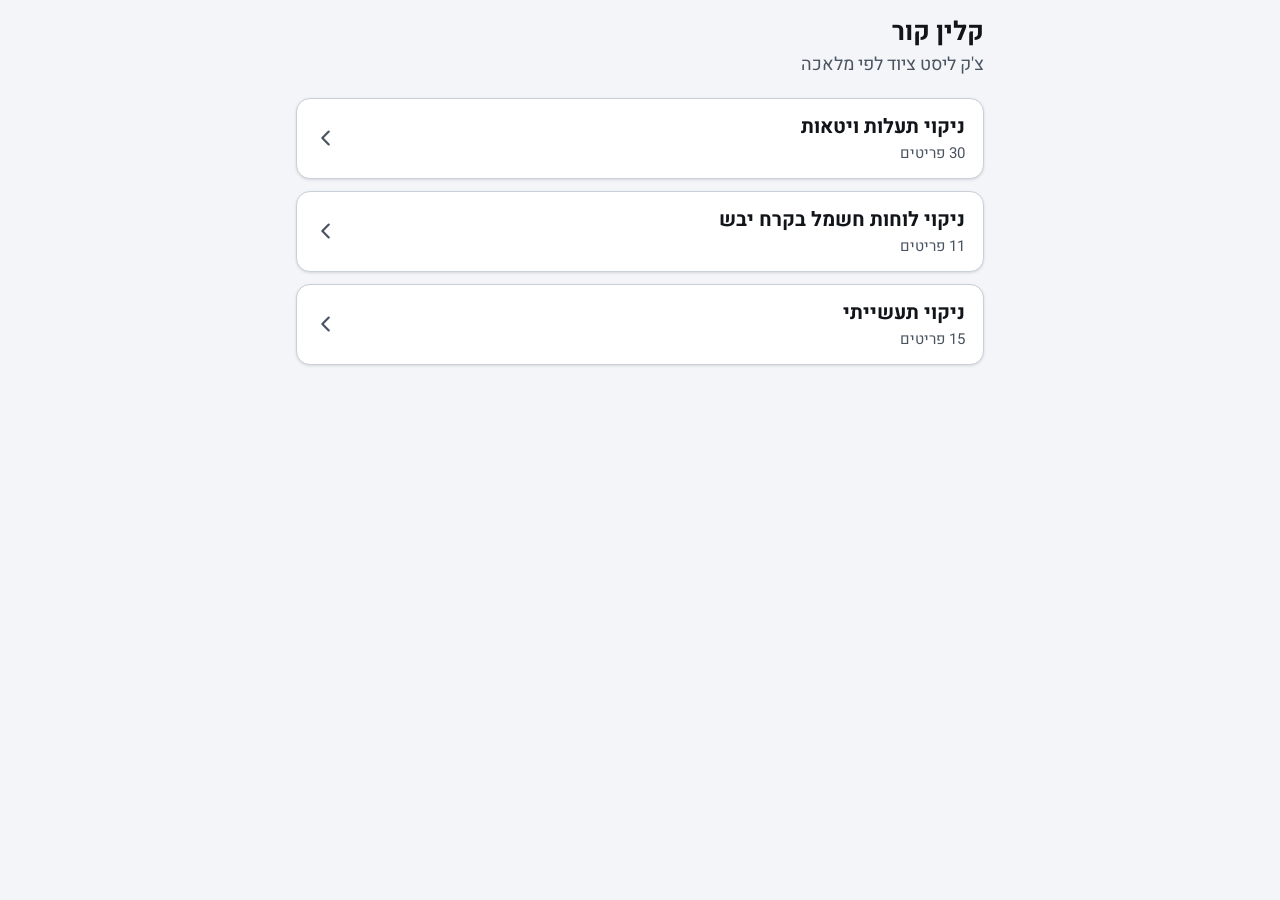
==== index.html @ 44b4a545 "Initial PWA: equipment checklists with offline Hebrew PDF export Co-Authored-By: Claude Opus 5.5 <no" ====
<!doctype html>
<html lang="he" dir="rtl">
<head>
  <meta charset="utf-8">
  <meta name="viewport" content="width=device-width, initial-scale=1, viewport-fit=cover">
  <title>קלין קור – צ'ק ליסט ציוד</title>
  <meta name="theme-color" content="#0b5cab" media="(prefers-color-scheme: light)">
  <meta name="theme-color" content="#101418" media="(prefers-color-scheme: dark)">
  <meta name="apple-mobile-web-app-capable" content="yes">
  <meta name="mobile-web-app-capable" content="yes">
  <meta name="apple-mobile-web-app-title" content="צ'ק ליסט">
  <meta name="apple-mobile-web-app-status-bar-style" content="default">
  <link rel="manifest" href="manifest.webmanifest">
  <link rel="icon" href="icons/icon-192.png" type="image/png">
  <link rel="apple-touch-icon" href="icons/apple-touch-icon.png">
  <link rel="stylesheet" href="css/style.css">
</head>
<body>
  <div id="update-bar" class="update-bar" hidden>
    <span>גרסה חדשה זמינה</span>
    <button type="button" id="update-btn" class="btn btn-small">רענן</button>
  </div>

  <!-- מסך ראשי -->
  <main id="home" class="screen">
    <header class="topbar">
      <h1>קלין קור</h1>
      <p class="sub">צ'ק ליסט ציוד לפי מלאכה</p>
    </header>
    <ul id="trade-list" class="trade-list"></ul>
    <p id="home-error" class="error" hidden></p>
    <footer class="home-footer"><span id="version"></span></footer>
  </main>

  <!-- מסך צ'ק ליסט -->
  <main id="checklist" class="screen" hidden>
    <header class="topbar topbar-sticky">
      <div class="topbar-row">
        <button type="button" id="back-btn" class="icon-btn" aria-label="חזרה למסך הראשי">
          <svg viewBox="0 0 24 24" aria-hidden="true"><path d="M9 5l7 7-7 7" /></svg>
        </button>
        <h1 id="trade-title"></h1>
      </div>
      <div class="progress" aria-live="polite">
        <div class="progress-text" id="progress-text"></div>
        <div class="progress-bar"><div id="progress-fill"></div></div>
      </div>
    </header>

    <section class="fields">
      <label class="field">
        <span>שם פרויקט</span>
        <input type="text" id="f-project" autocomplete="off" enterkeyhint="next">
      </label>
      <label class="field">
        <span>תאריך ביצוע עבודה</span>
        <input type="date" id="f-date">
      </label>
    </section>

    <p id="base-changed" class="notice" hidden>רשימת הבסיס של המלאכה עודכנה. לחץ "איפוס" כדי לקבל את הרשימה החדשה.</p>

    <ul id="items" class="items"></ul>

    <button type="button" id="add-item" class="add-row">
      <span class="plus" aria-hidden="true">+</span> הוסף סעיף
    </button>

    <div class="spacer"></div>

    <footer class="actions">
      <button type="button" id="reset-btn" class="btn btn-secondary">איפוס</button>
      <button type="button" id="export-btn" class="btn btn-primary">ייצוא ל-PDF</button>
    </footer>
  </main>

  <!-- חלון אישור איפוס -->
  <div id="reset-dialog" class="overlay" hidden>
    <div class="sheet" role="dialog" aria-modal="true" aria-labelledby="reset-title">
      <h2 id="reset-title">לאפס את הצ'ק ליסט?</h2>
      <p>כל הסימונים, הכמויות, הסעיפים שנוספו או נמחקו ושם הפרויקט יחזרו לרשימת הבסיס.</p>
      <div class="sheet-actions">
        <button type="button" class="btn btn-secondary" data-close>ביטול</button>
        <button type="button" id="reset-confirm" class="btn btn-danger">כן, לאפס</button>
      </div>
    </div>
  </div>

  <!-- חלון PDF מוכן -->
  <div id="pdf-dialog" class="overlay" hidden>
    <div class="sheet" role="dialog" aria-modal="true" aria-labelledby="pdf-title">
      <h2 id="pdf-title">ה-PDF מוכן</h2>
      <p id="pdf-name" class="pdf-name"></p>
      <img id="pdf-preview" class="pdf-preview" alt="תצוגה מקדימה של העמוד הראשון">
      <div class="sheet-actions">
        <button type="button" id="pdf-share" class="btn btn-primary">שיתוף / שמירה</button>
        <button type="button" id="pdf-download" class="btn btn-secondary">הורדה</button>
      </div>
      <button type="button" class="btn btn-link" data-close>סגור</button>
    </div>
  </div>

  <div id="toast" class="toast" hidden>
    <span id="toast-text"></span>
    <button type="button" id="toast-action" class="btn-link"></button>
  </div>

  <script src="vendor/jspdf.umd.min.js"></script>
  <script src="js/pdf-template.js"></script>
  <script src="js/app.js"></script>
</body>
</html>
---- css/style.css ----
@font-face {
  font-family: "Heebo";
  font-weight: 400;
  font-display: swap;
  src: url("../fonts/heebo-hebrew-400-normal.woff2") format("woff2");
  unicode-range: U+0590-05FF, U+200C-2010, U+20AA, U+25CC, U+FB1D-FB4F;
}
@font-face {
  font-family: "Heebo";
  font-weight: 400;
  font-display: swap;
  src: url("../fonts/heebo-latin-400-normal.woff2") format("woff2");
  unicode-range: U+0000-00FF, U+0131, U+0152-0153, U+02BB-02BC, U+02C6, U+02DA, U+02DC, U+0304, U+0308, U+0329, U+2000-206F, U+2074, U+20AC, U+2122, U+2191, U+2193, U+2212, U+2215, U+FEFF, U+FFFD;
}
@font-face {
  font-family: "Heebo";
  font-weight: 700;
  font-display: swap;
  src: url("../fonts/heebo-hebrew-700-normal.woff2") format("woff2");
  unicode-range: U+0590-05FF, U+200C-2010, U+20AA, U+25CC, U+FB1D-FB4F;
}
@font-face {
  font-family: "Heebo";
  font-weight: 700;
  font-display: swap;
  src: url("../fonts/heebo-latin-700-normal.woff2") format("woff2");
  unicode-range: U+0000-00FF, U+0131, U+0152-0153, U+02BB-02BC, U+02C6, U+02DA, U+02DC, U+0304, U+0308, U+0329, U+2000-206F, U+2074, U+20AC, U+2122, U+2191, U+2193, U+2212, U+2215, U+FEFF, U+FFFD;
}

:root {
  --bg: #f3f5f8;
  --surface: #ffffff;
  --text: #111418;
  --muted: #4a5360;
  --border: #c9d0d9;
  --primary: #0b5cab;
  --primary-text: #ffffff;
  --checked-bg: #e7f3ea;
  --check: #1b7a3a;
  --danger: #b3261e;
  --notice-bg: #fff4d6;
  --notice-text: #5a4300;
  --shadow: 0 1px 3px rgba(0, 0, 0, .12);
  color-scheme: light;
}
@media (prefers-color-scheme: dark) {
  :root {
    --bg: #101418;
    --surface: #1b2128;
    --text: #f1f4f7;
    --muted: #aab4bf;
    --border: #3a4552;
    --primary: #4da3ff;
    --primary-text: #08131f;
    --checked-bg: #17301f;
    --check: #5fd38a;
    --danger: #ff8a80;
    --notice-bg: #3a3112;
    --notice-text: #ffe8a3;
    --shadow: none;
    color-scheme: dark;
  }
}

* { box-sizing: border-box; }
html { -webkit-text-size-adjust: 100%; }
body {
  margin: 0;
  background: var(--bg);
  color: var(--text);
  font-family: "Heebo", system-ui, -apple-system, "Segoe UI", Arial, sans-serif;
  font-size: 18px;
  line-height: 1.4;
  -webkit-tap-highlight-color: transparent;
}
button, input { font: inherit; color: inherit; }
[hidden] { display: none !important; }

.screen {
  max-width: 720px;
  margin: 0 auto;
  min-height: 100vh;
  min-height: 100dvh;
  padding: 0 16px calc(16px + env(safe-area-inset-bottom));
}

/* כותרות */
.topbar { padding: calc(14px + env(safe-area-inset-top)) 0 12px; }
.topbar h1 { margin: 0; font-size: 26px; font-weight: 700; }
.topbar .sub { margin: 2px 0 0; color: var(--muted); }
.topbar-sticky {
  position: sticky; top: 0; z-index: 5;
  background: var(--bg);
  border-bottom: 1px solid var(--border);
  margin: 0 -16px; padding-inline: 16px;
}
.topbar-row { display: flex; align-items: center; gap: 8px; }
.topbar-row h1 { font-size: 21px; line-height: 1.25; }

.icon-btn {
  flex: none;
  width: 48px; height: 48px;
  display: grid; place-items: center;
  border: 0; border-radius: 12px;
  background: transparent; cursor: pointer;
}
.icon-btn svg { width: 26px; height: 26px; fill: none; stroke: currentColor; stroke-width: 2.4; stroke-linecap: round; stroke-linejoin: round; }
.icon-btn:active { background: var(--border); }

/* התקדמות */
.progress { margin-top: 8px; }
.progress-text { font-weight: 700; font-size: 17px; }
.progress-bar { height: 8px; border-radius: 4px; background: var(--border); overflow: hidden; margin-top: 4px; }
#progress-fill { height: 100%; width: 0; background: var(--check); transition: width .2s; }

/* מסך ראשי */
.trade-list { list-style: none; margin: 8px 0 0; padding: 0; display: grid; gap: 12px; }
.trade-list button {
  width: 100%; min-height: 72px;
  display: flex; align-items: center; justify-content: space-between; gap: 12px;
  padding: 14px 18px;
  text-align: start;
  background: var(--surface);
  border: 1px solid var(--border); border-radius: 14px;
  box-shadow: var(--shadow);
  font-size: 20px; font-weight: 700;
  cursor: pointer;
}
.trade-list button:active { border-color: var(--primary); }
.trade-list .meta { display: block; font-size: 15px; font-weight: 400; color: var(--muted); margin-top: 2px; }
.trade-list .chev { flex: none; width: 22px; height: 22px; fill: none; stroke: var(--muted); stroke-width: 2.4; stroke-linecap: round; stroke-linejoin: round; }
.home-footer { margin-top: 32px; text-align: center; color: var(--muted); font-size: 14px; }

/* שדות כותרת */
.fields { display: grid; gap: 12px; margin: 16px 0; }
.field { display: grid; gap: 4px; }
.field span { font-weight: 700; font-size: 16px; color: var(--muted); }
.field input {
  width: 100%; min-height: 52px;
  padding: 10px 14px;
  background: var(--surface);
  border: 1.5px solid var(--border); border-radius: 12px;
  font-size: 18px;
}
.field input[type="date"] { text-align: right; }
input:focus-visible, button:focus-visible { outline: 3px solid var(--primary); outline-offset: 2px; }

.notice { background: var(--notice-bg); color: var(--notice-text); padding: 10px 14px; border-radius: 12px; font-size: 16px; }

/* פריטים */
.items { list-style: none; margin: 0; padding: 0; display: grid; grid-template-columns: minmax(0, 1fr); gap: 8px; }
.item {
  display: flex; align-items: center; gap: 8px;
  min-height: 64px;
  padding: 6px 6px 6px 8px;
  background: var(--surface);
  border: 1px solid var(--border); border-radius: 12px;
}
.item.checked { background: var(--checked-bg); border-color: var(--check); }
.check {
  flex: none; position: relative;
  width: 52px; height: 52px;
  display: grid; place-items: center;
  cursor: pointer;
}
.check input { position: absolute; inset: 0; opacity: 0; margin: 0; cursor: pointer; }
.check .box {
  width: 32px; height: 32px;
  border: 2.5px solid var(--muted); border-radius: 8px;
  display: grid; place-items: center;
  background: var(--surface);
}
.check .box svg { width: 22px; height: 22px; fill: none; stroke: #fff; stroke-width: 3.5; stroke-linecap: round; stroke-linejoin: round; visibility: hidden; }
.check input:checked + .box { background: var(--check); border-color: var(--check); }
.check input:checked + .box svg { visibility: visible; }
.check input:focus-visible + .box { outline: 3px solid var(--primary); outline-offset: 2px; }

.item .name { flex: 1; min-width: 0; font-size: 18px; overflow-wrap: anywhere; }
.item .name-input {
  flex: 1; width: 0; min-width: 0; min-height: 48px;
  padding: 8px 10px;
  border: 1.5px dashed var(--border); border-radius: 10px;
  background: transparent;
}
.qty {
  flex: none;
  width: 64px; height: 48px;
  text-align: center;
  font-size: 20px; font-weight: 700;
  background: var(--bg);
  border: 1.5px solid var(--border); border-radius: 10px;
}
.qty::placeholder { color: var(--muted); font-weight: 400; font-size: 15px; }
.del {
  flex: none;
  width: 44px; height: 48px;
  display: grid; place-items: center;
  border: 0; border-radius: 10px;
  background: transparent; color: var(--muted);
  cursor: pointer;
}
.del svg { width: 22px; height: 22px; fill: none; stroke: currentColor; stroke-width: 2; stroke-linecap: round; stroke-linejoin: round; }
.del:active { color: var(--danger); background: var(--bg); }

.add-row {
  width: 100%; min-height: 60px; margin-top: 8px;
  display: flex; align-items: center; justify-content: center; gap: 10px;
  background: transparent;
  border: 2px dashed var(--primary); border-radius: 12px;
  color: var(--primary); font-size: 19px; font-weight: 700;
  cursor: pointer;
}
.add-row .plus { font-size: 28px; line-height: 1; }

.spacer { height: 100px; }

/* כפתורים */
.actions {
  position: fixed; bottom: 0; left: 0; right: 0; z-index: 6;
  display: flex; gap: 10px;
  max-width: 720px; margin: 0 auto;
  padding: 12px 16px calc(12px + env(safe-area-inset-bottom));
  background: var(--bg);
  border-top: 1px solid var(--border);
}
.btn {
  min-height: 56px; padding: 0 20px;
  border: 0; border-radius: 14px;
  font-size: 19px; font-weight: 700;
  cursor: pointer;
}
.btn:disabled { opacity: .6; }
.btn-primary { flex: 2; background: var(--primary); color: var(--primary-text); }
.btn-secondary { flex: 1; background: var(--surface); color: var(--text); border: 1.5px solid var(--border); }
.btn-danger { flex: 1; background: var(--danger); color: var(--bg); }
.btn-small { min-height: 40px; padding: 0 16px; font-size: 16px; background: var(--primary-text); color: var(--primary); }
.btn-link { background: none; border: 0; color: var(--primary); font-weight: 700; padding: 10px; cursor: pointer; }

/* חלונות */
.overlay {
  position: fixed; inset: 0; z-index: 20;
  background: rgba(0, 0, 0, .55);
  display: flex; align-items: flex-end; justify-content: center;
}
.sheet {
  width: 100%; max-width: 560px; max-height: 92vh; overflow: auto;
  background: var(--surface);
  border-radius: 20px 20px 0 0;
  padding: 22px 18px calc(18px + env(safe-area-inset-bottom));
  text-align: center;
}
.sheet h2 { margin: 0 0 8px; font-size: 22px; }
.sheet p { margin: 0 0 16px; color: var(--muted); }
.sheet-actions { display: flex; gap: 10px; }
.sheet-actions .btn { flex: 1; }
.pdf-name { font-weight: 700; color: var(--text) !important; overflow-wrap: anywhere; }
.pdf-preview { display: block; width: 70%; max-width: 260px; margin: 0 auto 16px; border: 1px solid var(--border); background: #fff; }

/* הודעות */
.update-bar {
  position: sticky; top: 0; z-index: 30;
  display: flex; align-items: center; justify-content: center; gap: 12px;
  padding: calc(8px + env(safe-area-inset-top)) 16px 8px;
  background: var(--primary); color: var(--primary-text); font-weight: 700;
}
.toast {
  position: fixed; z-index: 25;
  left: 16px; right: 16px; bottom: calc(96px + env(safe-area-inset-bottom));
  max-width: 560px; margin: 0 auto;
  display: flex; align-items: center; justify-content: space-between; gap: 12px;
  padding: 10px 16px;
  background: var(--text); color: var(--bg);
  border-radius: 12px;
}
.toast .btn-link { color: var(--bg); text-decoration: underline; min-height: 44px; }
.error { color: var(--danger); font-weight: 700; }
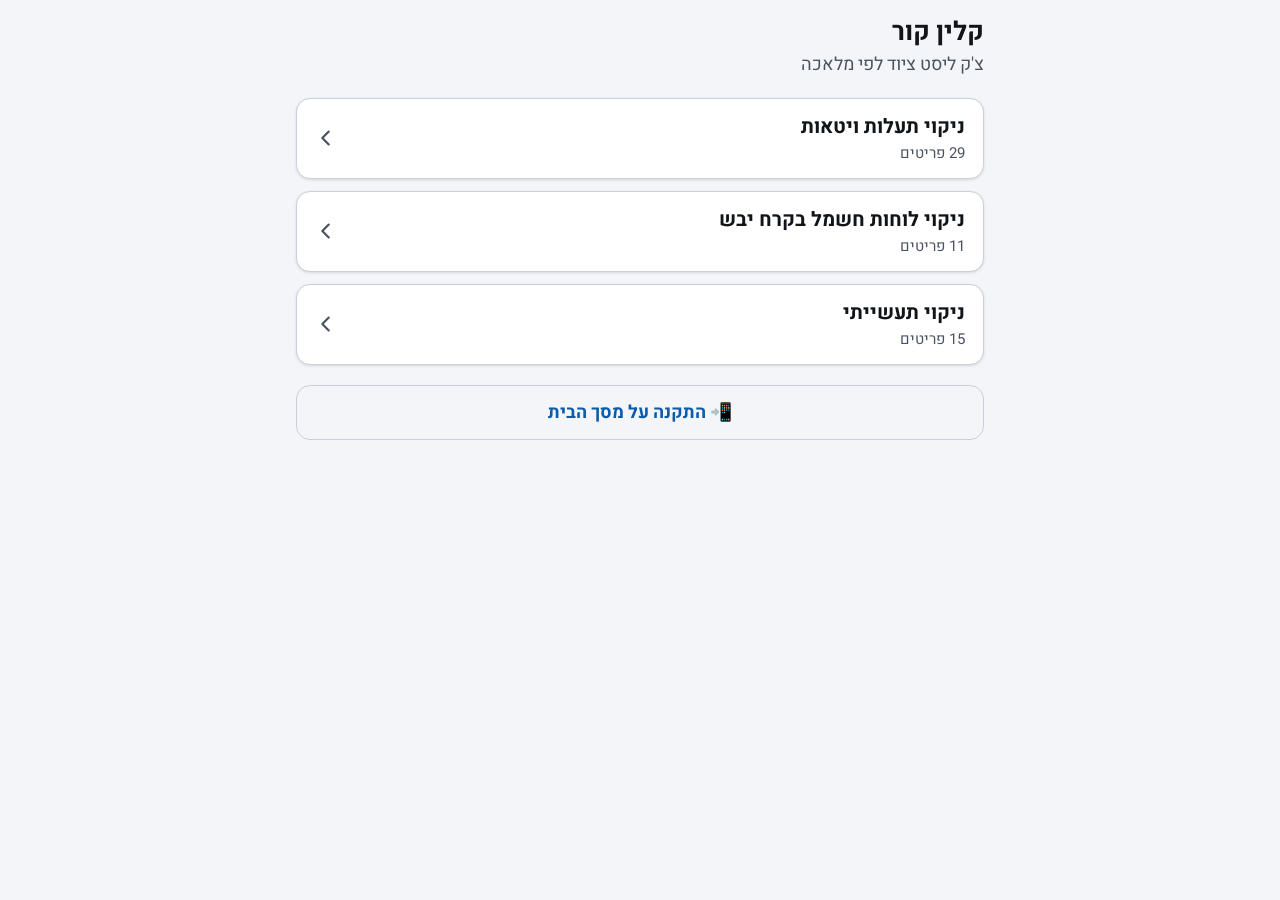
==== commit 21c93f48: "Add install page with Android/iPhone instructions Co-Authored-By: Claude Opus 5.5 <noreply@anthropic" ====
--- a/index.html
+++ b/index.html
@@ -29,6 +29,7 @@
     </header>
     <ul id="trade-list" class="trade-list"></ul>
     <p id="home-error" class="error" hidden></p>
+    <a href="install.html" id="install-link" class="install-link">📲 התקנה על מסך הבית</a>
     <footer class="home-footer"><span id="version"></span></footer>
   </main>
 
--- a/css/style.css
+++ b/css/style.css
@@ -73,7 +73,7 @@
   line-height: 1.4;
   -webkit-tap-highlight-color: transparent;
 }
-button, input { font: inherit; color: inherit; }
+button, input, textarea { font: inherit; color: inherit; }
 [hidden] { display: none !important; }
 
 .screen {
@@ -150,16 +150,16 @@
 /* פריטים */
 .items { list-style: none; margin: 0; padding: 0; display: grid; grid-template-columns: minmax(0, 1fr); gap: 8px; }
 .item {
-  display: flex; align-items: center; gap: 8px;
+  display: flex; align-items: center; gap: 4px;
   min-height: 64px;
-  padding: 6px 6px 6px 8px;
+  padding: 6px 2px 6px 6px;
   background: var(--surface);
   border: 1px solid var(--border); border-radius: 12px;
 }
 .item.checked { background: var(--checked-bg); border-color: var(--check); }
 .check {
   flex: none; position: relative;
-  width: 52px; height: 52px;
+  width: 48px; height: 52px;
   display: grid; place-items: center;
   cursor: pointer;
 }
@@ -175,16 +175,20 @@
 .check input:checked + .box svg { visibility: visible; }
 .check input:focus-visible + .box { outline: 3px solid var(--primary); outline-offset: 2px; }
 
-.item .name { flex: 1; min-width: 0; font-size: 18px; overflow-wrap: anywhere; }
-.item .name-input {
-  flex: 1; width: 0; min-width: 0; min-height: 48px;
-  padding: 8px 10px;
-  border: 1.5px dashed var(--border); border-radius: 10px;
+.item .name {
+  flex: 1; width: 0; min-width: 0;
+  display: block;
+  padding: 8px 6px;
+  font-size: 18px; line-height: 1.35;
+  overflow: hidden; resize: none;
+  border: 1.5px solid transparent; border-radius: 10px;
   background: transparent;
 }
+.item .name:focus { border-color: var(--primary); background: var(--surface); outline: none; }
+.item .name:placeholder-shown { border-style: dashed; border-color: var(--border); }
 .qty {
   flex: none;
-  width: 64px; height: 48px;
+  width: 58px; height: 48px;
   text-align: center;
   font-size: 20px; font-weight: 700;
   background: var(--bg);
@@ -193,7 +197,7 @@
 .qty::placeholder { color: var(--muted); font-weight: 400; font-size: 15px; }
 .del {
   flex: none;
-  width: 44px; height: 48px;
+  width: 40px; height: 48px;
   display: grid; place-items: center;
   border: 0; border-radius: 10px;
   background: transparent; color: var(--muted);
@@ -274,3 +278,36 @@
 }
 .toast .btn-link { color: var(--bg); text-decoration: underline; min-height: 44px; }
 .error { color: var(--danger); font-weight: 700; }
+
+/* לינק ודף התקנה */
+.install-link {
+  display: block; margin-top: 20px; padding: 14px;
+  text-align: center; font-weight: 700; color: var(--primary);
+  text-decoration: none;
+  border: 1.5px solid var(--border); border-radius: 14px;
+}
+.install-head { text-align: center; padding: calc(24px + env(safe-area-inset-top)) 0 8px; }
+.install-head h1 { margin: 12px 0 4px; font-size: 24px; }
+.install-head .sub { margin: 0; color: var(--muted); }
+.app-icon { border-radius: 22px; box-shadow: var(--shadow); border: 1px solid var(--border); }
+.card {
+  margin-top: 16px; padding: 18px 16px;
+  background: var(--surface);
+  border: 1px solid var(--border); border-radius: 16px;
+}
+.card h2 { margin: 0 0 10px; font-size: 20px; }
+.card p { margin: 0; }
+.btn-block { display: flex; align-items: center; justify-content: center; width: 100%; text-decoration: none; }
+.continue { margin-top: 16px; }
+.steps { list-style: none; margin: 0; padding: 0; display: grid; gap: 14px; counter-reset: step; }
+.steps li { display: flex; align-items: center; gap: 12px; }
+.step-icon {
+  flex: none; width: 48px; height: 48px;
+  display: grid; place-items: center;
+  border-radius: 12px; background: var(--bg); border: 1px solid var(--border);
+  color: var(--primary); font-weight: 700; font-size: 16px;
+}
+.step-icon svg { width: 28px; height: 28px; fill: none; stroke: currentColor; stroke-width: 2; stroke-linecap: round; stroke-linejoin: round; }
+.step-text { font-size: 22px; }
+.steps li .step-text:not(:only-child) { font-size: 15px; }
+.hint { margin-top: 14px !important; padding: 10px 12px; border-radius: 10px; background: var(--notice-bg); color: var(--notice-text); font-size: 16px; }
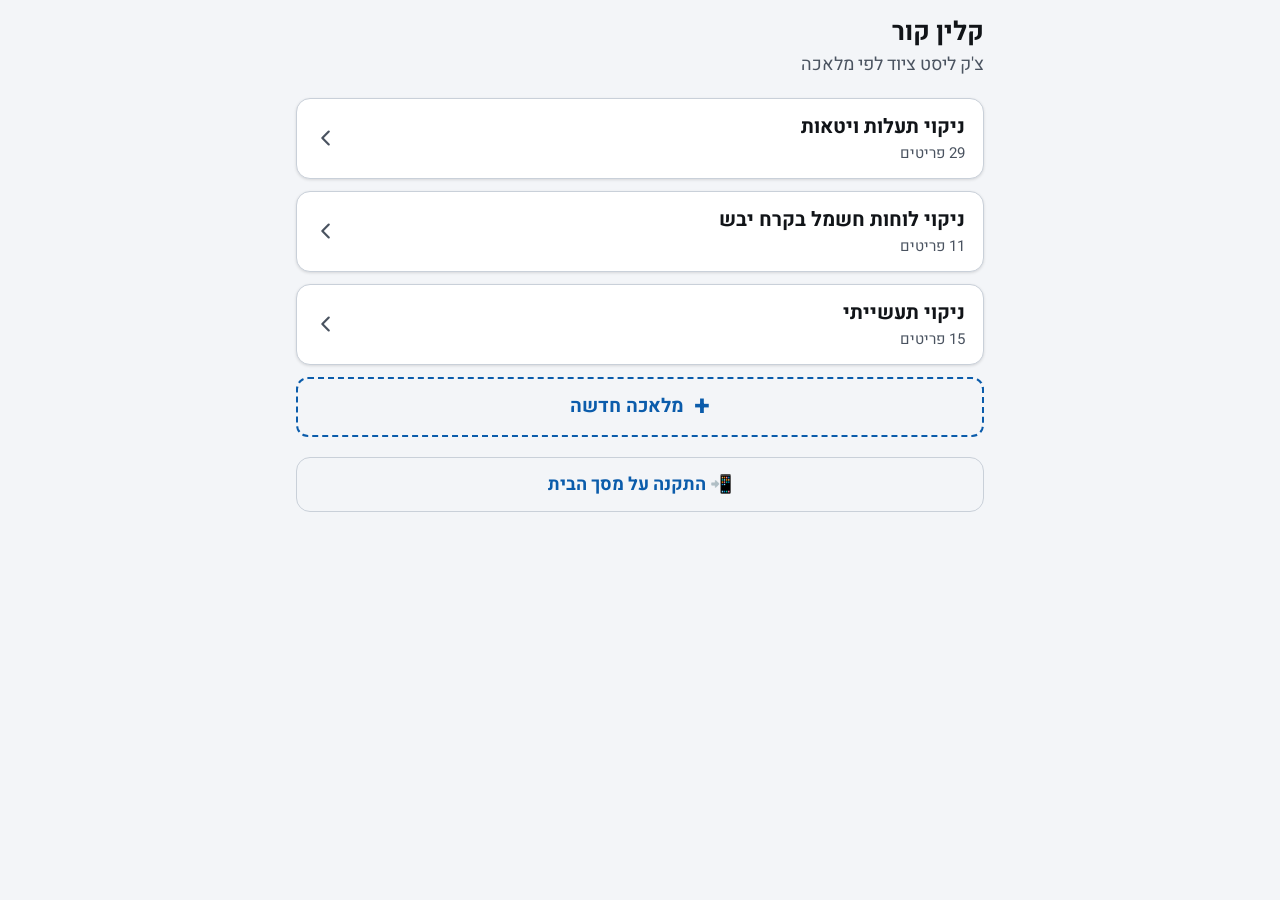
==== commit faff5ba8: "Let users add, edit and delete their own trades on the device Co-Authored-By: Claude Opus 5.5 <norep" ====
--- a/index.html
+++ b/index.html
@@ -28,6 +28,9 @@
       <p class="sub">צ'ק ליסט ציוד לפי מלאכה</p>
     </header>
     <ul id="trade-list" class="trade-list"></ul>
+    <button type="button" id="new-trade-btn" class="add-row">
+      <span class="plus" aria-hidden="true">+</span> מלאכה חדשה
+    </button>
     <p id="home-error" class="error" hidden></p>
     <a href="install.html" id="install-link" class="install-link">📲 התקנה על מסך הבית</a>
     <footer class="home-footer"><span id="version"></span></footer>
@@ -41,6 +44,9 @@
           <svg viewBox="0 0 24 24" aria-hidden="true"><path d="M9 5l7 7-7 7" /></svg>
         </button>
         <h1 id="trade-title"></h1>
+        <button type="button" id="edit-trade-btn" class="icon-btn edit-trade" aria-label="עריכת המלאכה" hidden>
+          <svg viewBox="0 0 24 24" aria-hidden="true"><path d="M4 20h4L19 9l-4-4L4 16v4zM13.5 6.5l4 4"/></svg>
+        </button>
       </div>
       <div class="progress" aria-live="polite">
         <div class="progress-text" id="progress-text"></div>
@@ -87,6 +93,39 @@
     </div>
   </div>
 
+  <!-- חלון מלאכה חדשה / עריכת מלאכה -->
+  <div id="trade-dialog" class="overlay" hidden>
+    <div class="sheet sheet-form" role="dialog" aria-modal="true" aria-labelledby="trade-dialog-title">
+      <h2 id="trade-dialog-title">מלאכה חדשה</h2>
+      <label class="field">
+        <span>שם המלאכה</span>
+        <input type="text" id="t-name" autocomplete="off" enterkeyhint="next">
+      </label>
+      <label class="field">
+        <span>סעיפים – סעיף בכל שורה</span>
+        <textarea id="t-items" rows="9" placeholder="שואב אבק + צנרת&#10;סולם 5 שלבים&#10;כפפות חד&quot;פ"></textarea>
+      </label>
+      <p class="field-note">אפשר להדביק רשימה מוואטסאפ. מספור בתחילת שורה (1. / -) יוסר אוטומטית.</p>
+      <p id="t-error" class="error" hidden></p>
+      <div class="sheet-actions">
+        <button type="button" class="btn btn-secondary" data-close>ביטול</button>
+        <button type="button" id="t-save" class="btn btn-primary">שמור</button>
+      </div>
+      <div id="t-extra" class="sheet-extra" hidden>
+        <p class="field-note">המלאכה שמורה רק בטלפון הזה. כדי שתופיע אצל כולם, שלח אותה לעדכון.</p>
+        <button type="button" id="t-share" class="btn btn-secondary btn-block">שלח לעדכון כללי</button>
+        <button type="button" id="t-delete" class="btn-link danger-link">מחק את המלאכה</button>
+        <div id="t-delete-confirm" class="confirm-row" hidden>
+          <span>למחוק את המלאכה ואת הטיוטה שלה?</span>
+          <div class="sheet-actions">
+            <button type="button" id="t-delete-no" class="btn btn-secondary">לא</button>
+            <button type="button" id="t-delete-yes" class="btn btn-danger">כן, למחוק</button>
+          </div>
+        </div>
+      </div>
+    </div>
+  </div>
+
   <!-- חלון PDF מוכן -->
   <div id="pdf-dialog" class="overlay" hidden>
     <div class="sheet" role="dialog" aria-modal="true" aria-labelledby="pdf-title">
--- a/css/style.css
+++ b/css/style.css
@@ -311,3 +311,24 @@
 .step-text { font-size: 22px; }
 .steps li .step-text:not(:only-child) { font-size: 15px; }
 .hint { margin-top: 14px !important; padding: 10px 12px; border-radius: 10px; background: var(--notice-bg); color: var(--notice-text); font-size: 16px; }
+
+/* מלאכה חדשה / עריכה */
+#new-trade-btn { margin-top: 12px; }
+.topbar-row h1 { flex: 1; }
+.sheet-form { text-align: start; }
+.sheet-form h2 { text-align: center; }
+.sheet-form .field { margin-bottom: 12px; }
+.field textarea {
+  width: 100%; min-height: 200px;
+  padding: 10px 14px;
+  background: var(--bg);
+  border: 1.5px solid var(--border); border-radius: 12px;
+  font-size: 18px; line-height: 1.5;
+  resize: vertical;
+}
+.field-note { font-size: 15px; color: var(--muted); margin: -4px 0 12px !important; }
+.sheet-extra { margin-top: 18px; padding-top: 14px; border-top: 1px solid var(--border); text-align: center; }
+.sheet-extra .btn-block { margin-bottom: 6px; }
+.danger-link { color: var(--danger); }
+.confirm-row { margin-top: 8px; padding: 12px; border-radius: 12px; background: var(--bg); }
+.confirm-row span { display: block; margin-bottom: 10px; font-weight: 700; }
